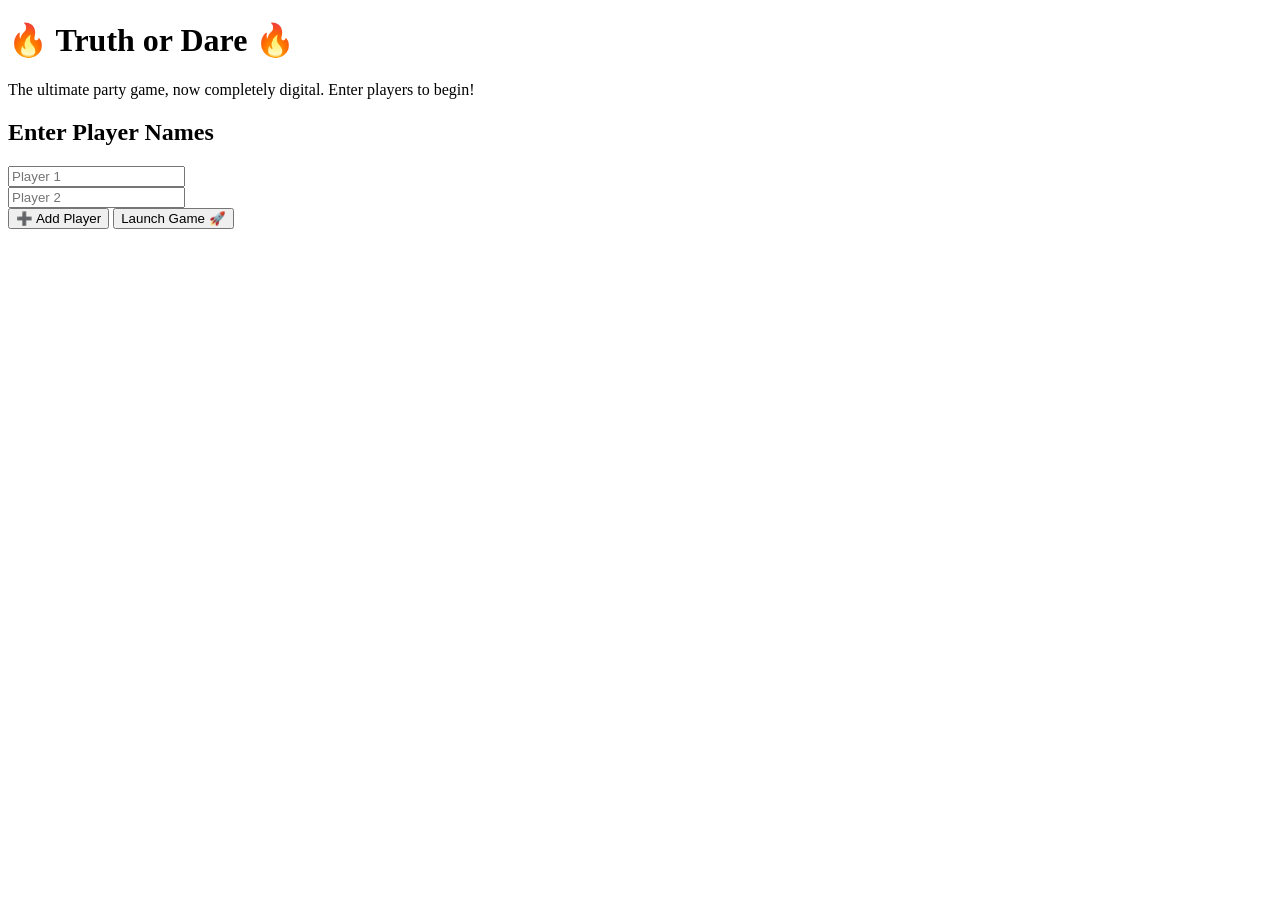
==== index.html @ 7ee52606 "Initial commit: Modular Truth or Dare game completed" ====
<!DOCTYPE html>
<html lang="en">
<head>
    <meta charset="UTF-8">
    <meta name="viewport" content="width=device-width, initial-scale=1.0">
    <title>Truth or Dare - Welcome</title>
    <link rel="stylesheet" href="css/style.css">
    <link rel="stylesheet" href="css/hero.css">
</head>
<body>
    <div class="hero-container">
        <header class="hero-header">
            <h1>🔥 Truth <span class="amp">or</span> Dare 🔥</h1>
            <p>The ultimate party game, now completely digital. Enter players to begin!</p>
        </header>

        <main class="player-setup-card">
    <h2>Enter Player Names</h2>
    <form id="player-form">
        <div id="dynamic-inputs-container" class="input-list">
            <div class="input-group flex-input">
                <input type="text" class="player-input" required placeholder="Player 1" maxlength="12">
            </div>
            <div class="input-group flex-input">
                <input type="text" class="player-input" required placeholder="Player 2" maxlength="12">
            </div>
        </div>

        <div class="setup-actions">
            <button type="button" id="addPlayerBtn" class="btn btn-secondary">➕ Add Player</button>
            <button type="submit" class="btn btn-primary">Launch Game 🚀</button>
        </div>
    </form>
</main>
    </div>

    <script src="js/players.js"></script>
    <script src="js/app.js"></script>
</body>
</html>
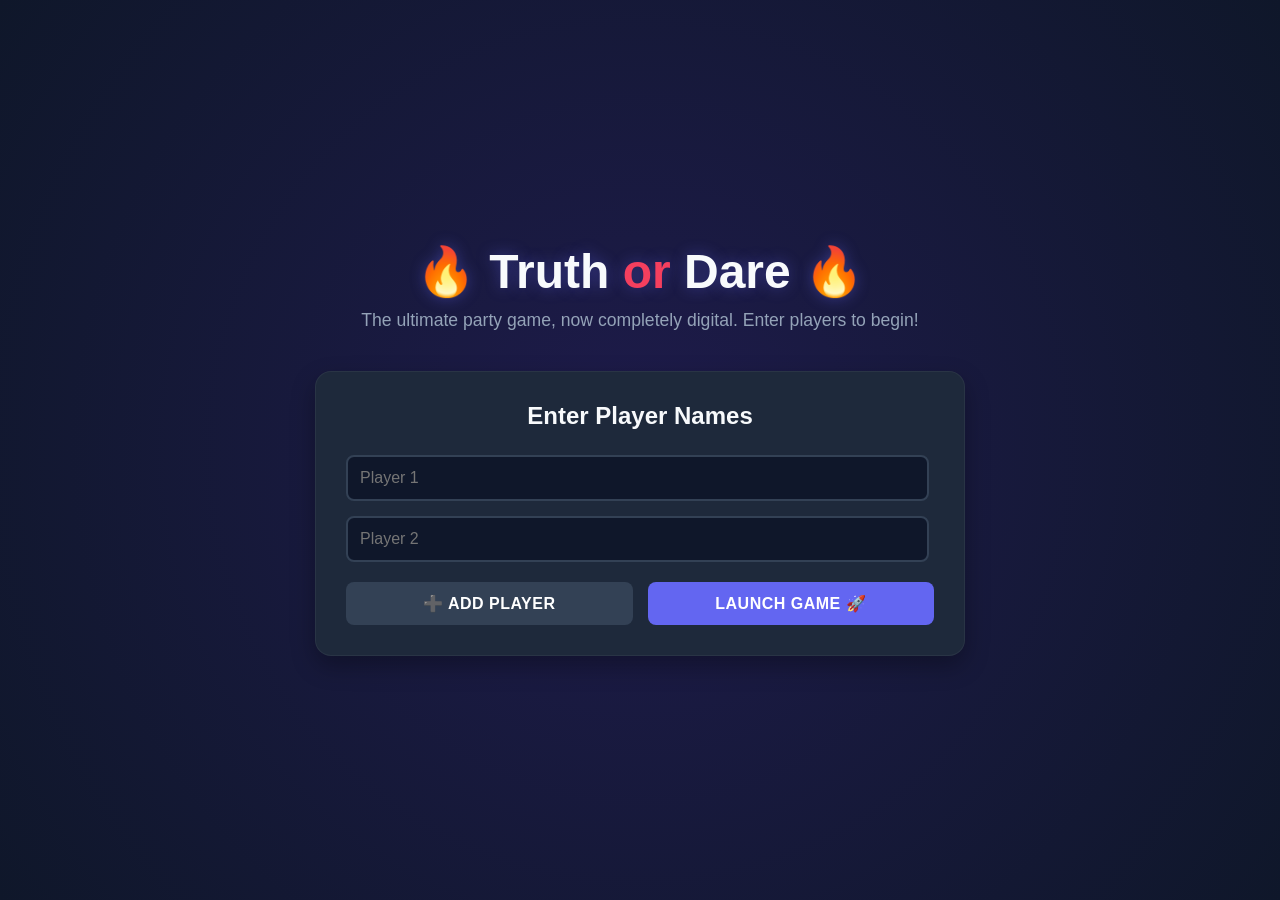
==== commit f630fb89: "Fix: ultimate case-sensitivity alignment for hosting" ====
--- a/index.html
+++ b/index.html
@@ -4,8 +4,8 @@
     <meta charset="UTF-8">
     <meta name="viewport" content="width=device-width, initial-scale=1.0">
     <title>Truth or Dare - Welcome</title>
-    <link rel="stylesheet" href="css/style.css">
-    <link rel="stylesheet" href="css/hero.css">
+    <link rel="stylesheet" href="CSS/style.css">
+    <link rel="stylesheet" href="CSS/hero.css">
 </head>
 <body>
     <div class="hero-container">
@@ -34,7 +34,7 @@
 </main>
     </div>
 
-    <script src="js/players.js"></script>
-    <script src="js/app.js"></script>
+    <script src="JS/players.js"></script>
+    <script src="JS/app.js"></script>
 </body>
 </html>
--- a/CSS/style.css
+++ b/CSS/style.css
@@ -0,0 +1,55 @@
+:root {
+    --bg-dark: #0f172a;
+    --card-bg: #1e293b;
+    --accent-primary: #6366f1;
+    --accent-hover: #4f46e5;
+    --truth-color: #06b6d4;
+    --dare-color: #f43f5e;
+    --text-light: #f8fafc;
+    --text-muted: #94a3b8;
+}
+
+* {
+    box-sizing: border-box;
+    margin: 0;
+    padding: 0;
+    font-family: 'Segoe UI', Roboto, Helvetica, Arial, sans-serif;
+}
+
+body {
+    background-color: var(--bg-dark);
+    color: var(--text-light);
+    min-height: 100vh;
+    display: flex;
+    justify-content: center;
+    align-items: center;
+    padding: 20px;
+    background-image: radial-gradient(circle at 50% 50%, #1e1b4b 0%, #0f172a 100%);
+}
+
+.btn {
+    padding: 12px 24px;
+    border: none;
+    border-radius: 8px;
+    font-weight: bold;
+    cursor: pointer;
+    font-size: 1rem;
+    transition: all 0.2s ease;
+    text-transform: uppercase;
+    letter-spacing: 0.5px;
+}
+
+.btn-primary {
+    background-color: var(--accent-primary);
+    color: white;
+    width: 100%;
+}
+
+.btn-primary:hover {
+    background-color: var(--accent-hover);
+    transform: translateY(-2px);
+}
+
+.hidden {
+    display: none !important;
+}
--- a/CSS/hero.css
+++ b/CSS/hero.css
@@ -0,0 +1,113 @@
+.hero-container {
+    max-width: 650px;
+    width: 100%;
+    text-align: center;
+}
+
+.hero-header h1 {
+    font-size: 3rem;
+    margin-bottom: 10px;
+    text-shadow: 0 0 15px rgba(99, 102, 241, 0.4);
+}
+
+.hero-header .amp {
+    color: var(--dare-color);
+}
+
+.hero-header p {
+    color: var(--text-muted);
+    margin-bottom: 40px;
+    font-size: 1.1rem;
+}
+
+.player-setup-card {
+    background-color: var(--card-bg);
+    padding: 30px;
+    border-radius: 16px;
+    box-shadow: 0 10px 25px rgba(0,0,0,0.3);
+    border: 1px solid rgba(255, 255, 255, 0.05);
+}
+
+.player-setup-card h2 {
+    margin-bottom: 25px;
+    font-size: 1.5rem;
+}
+
+.input-grid {
+    display: grid;
+    grid-template-columns: repeat(2, 1fr);
+    gap: 20px;
+    margin-bottom: 30px;
+}
+
+@media (max-width: 480px) {
+    .input-grid {
+        grid-template-columns: 1fr;
+    }
+}
+
+.input-group {
+    text-align: left;
+}
+
+.input-group label {
+    display: block;
+    font-size: 0.85rem;
+    color: var(--text-muted);
+    margin-bottom: 6px;
+    font-weight: 600;
+}
+
+.input-group input {
+    width: 100%;
+    padding: 12px;
+    border-radius: 8px;
+    border: 2px solid #334155;
+    background-color: #0f172a;
+    color: white;
+    font-size: 1rem;
+    transition: border-color 0.2s;
+}
+
+.input-group input:focus {
+    outline: none;
+    border-color: var(--accent-primary);
+}
+.input-list {
+    display: flex;
+    flex-direction: column;
+    gap: 15px;
+    margin-bottom: 20px;
+    max-height: 300px; /* Adds a scrollbar if they add too many players */
+    overflow-y: auto;
+    padding-right: 5px;
+}
+
+.flex-input {
+    display: flex;
+    gap: 10px;
+    align-items: center;
+}
+
+.setup-actions {
+    display: flex;
+    gap: 15px;
+}
+
+.btn-secondary {
+    background-color: #334155;
+    color: white;
+    width: 100%;
+}
+.btn-secondary:hover {
+    background-color: #475569;
+}
+
+.btn-remove {
+    background-color: var(--dare-color);
+    color: white;
+    padding: 12px;
+    border-radius: 8px;
+    border: none;
+    cursor: pointer;
+}
